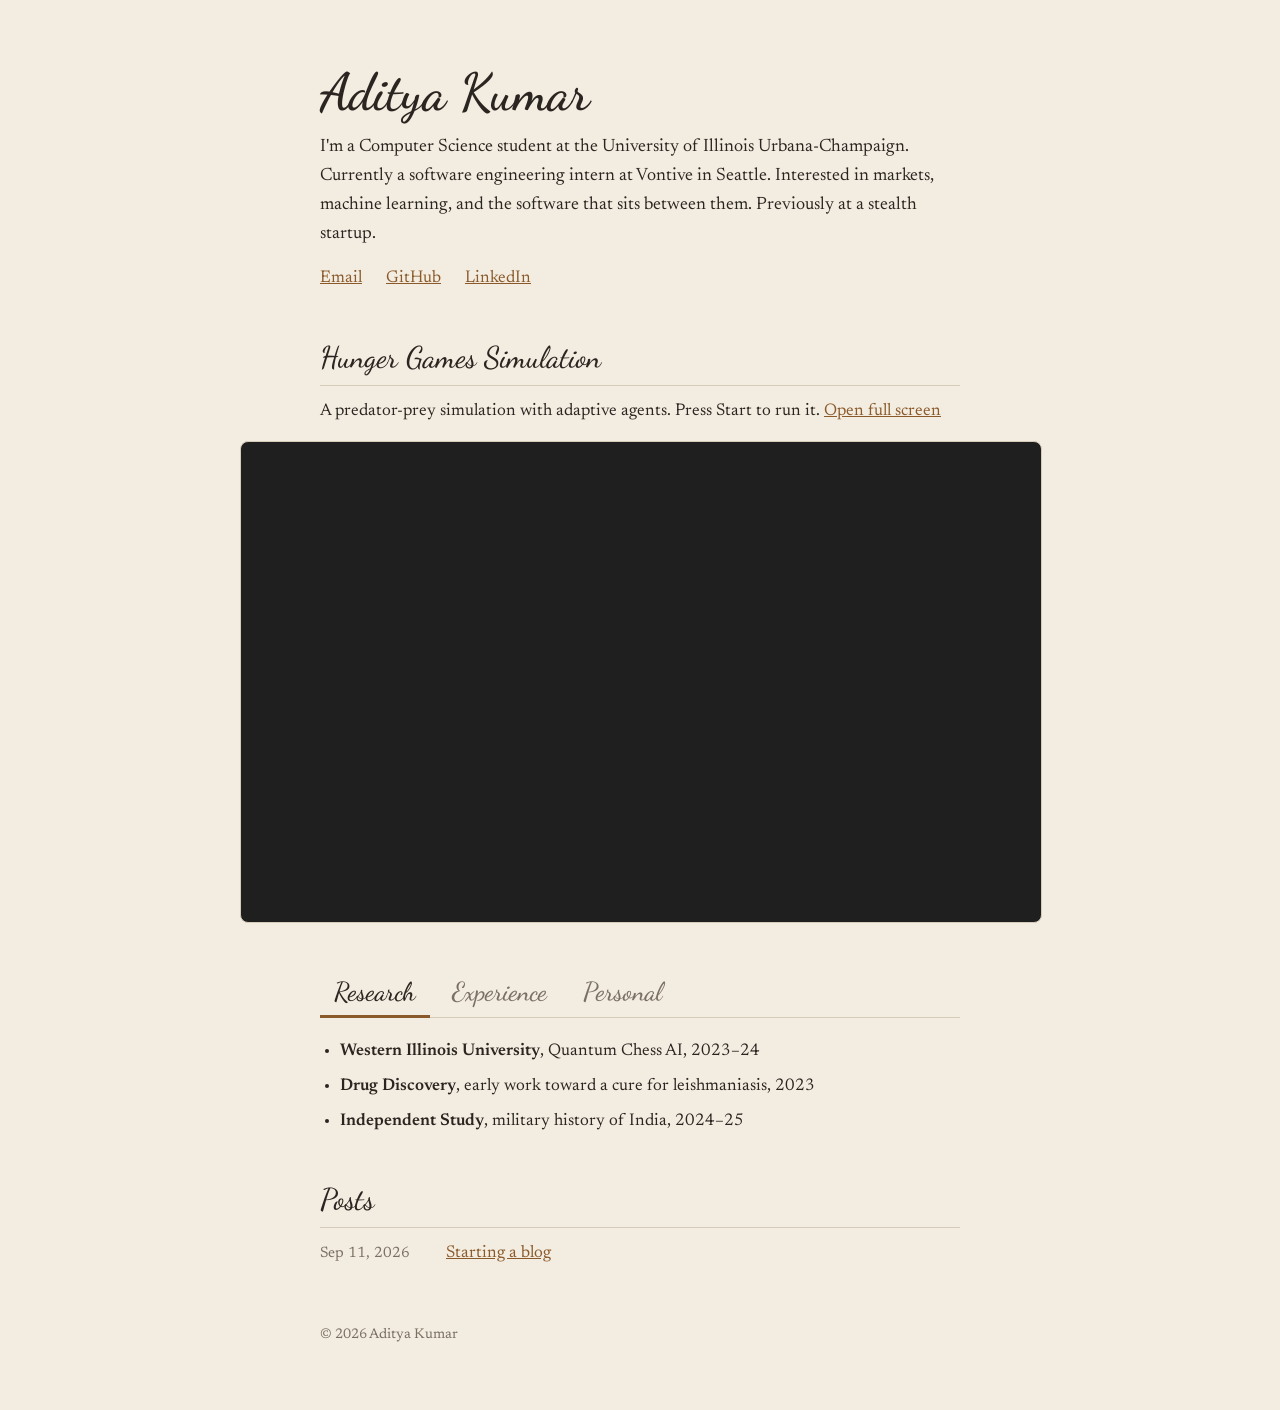
==== index.html @ a68732f1 "Initial commit" ====
<!doctype html>
<html lang="en">
<head>
  <meta charset="utf-8">
  <meta name="viewport" content="width=device-width, initial-scale=1">
  <title>Aditya Kumar</title>
  <link rel="preconnect" href="https://fonts.googleapis.com">
  <link rel="preconnect" href="https://fonts.gstatic.com" crossorigin>
  <link href="https://fonts.googleapis.com/css2?family=Dancing+Script:wght@500;600&family=Newsreader:ital,opsz,wght@0,6..72,400;0,6..72,500;0,6..72,600;1,6..72,400&display=swap" rel="stylesheet">
  <link rel="stylesheet" href="style.css">
</head>
<body>

  <header>
    <h1>Aditya Kumar</h1>
    <p class="summary">
      I'm a Computer Science student at the University of Illinois Urbana-Champaign.
      Currently a software engineering intern at Vontive in Seattle. Interested in markets,
      machine learning, and the software that sits between them. Previously at a stealth startup.
    </p>
    <p class="links">
      <a href="mailto:aditya65@illinois.edu">Email</a>
      <a href="https://github.com/AdityaK342" target="_blank" rel="noopener">GitHub</a>
      <a href="https://www.linkedin.com/in/aditya-kumar-094176272/" target="_blank" rel="noopener">LinkedIn</a>
    </p>
  </header>

  <section>
    <h2>Hunger Games Simulation</h2>
    <p class="demo-note">
      A predator-prey simulation with adaptive agents. Press Start to run it.
      <a href="https://adityak342.github.io/HungerGamesWebMain2/" target="_blank" rel="noopener">Open full screen</a>
    </p>
    <div class="demo">
      <iframe
        src="https://adityak342.github.io/HungerGamesWebMain2/"
        title="Hunger Games predator-prey simulation"
        loading="lazy"></iframe>
    </div>
  </section>

  <section>
    <div class="tabs" role="tablist">
      <button class="tab" role="tab" data-tab="research">Research</button>
      <button class="tab" role="tab" data-tab="experience">Experience</button>
      <button class="tab" role="tab" data-tab="personal">Personal</button>
    </div>

    <div class="panel" id="research" role="tabpanel">
      <ul>
        <li><strong>Western Illinois University</strong>, Quantum Chess AI, 2023–24</li>
        <li><strong>Drug Discovery</strong>, early work toward a cure for leishmaniasis, 2023</li>
        <li><strong>Independent Study</strong>, military history of India, 2024–25</li>
      </ul>
    </div>

    <div class="panel" id="experience" role="tabpanel" hidden>
      <ul>
        <li><strong>Vontive</strong>, Software Engineer Intern, 2026</li>
        <li><strong>Stealth Startup</strong>, Software Engineer Intern, 2025</li>
      </ul>
    </div>

    <div class="panel" id="personal" role="tabpanel" hidden>
      <ul>
        <li><strong>IMC Prosperity 4</strong>, algorithmic trading, Top 55 in the U.S.</li>
        <li><strong>Sentinel Auth</strong>, policy-gated API proxy for AI agents (HackIllinois)</li>
        <li><strong>Biospace Explorers</strong>, RAG over 900+ research papers (NASA Hackathon)</li>
      </ul>

      <h3>In the works</h3>
      <ul>
        <li><strong>Blush</strong>, a beauty app</li>
        <li><strong>RogueLite</strong>, a mobile game</li>
        <li><strong>Scouter</strong>, a job board</li>
      </ul>
    </div>
  </section>

  <section id="posts">
    <h2>Posts</h2>
    <ul class="post-list">
      <li>
        <span class="post-date">Sep 11, 2026</span>
        <a href="posts/hello-world.html">Starting a blog</a>
      </li>
    </ul>
  </section>

  <footer>© 2026 Aditya Kumar</footer>

  <script>
    const tabs = document.querySelectorAll(".tab");
    const panels = document.querySelectorAll(".panel");
    const tabIds = [...tabs].map(t => t.dataset.tab);

    function showTab(id) {
      tabs.forEach(t => {
        const active = t.dataset.tab === id;
        t.classList.toggle("active", active);
        t.setAttribute("aria-selected", active);
      });
      panels.forEach(p => p.hidden = p.id !== id);
    }

    tabs.forEach(t => t.addEventListener("click", () => {
      showTab(t.dataset.tab);
      history.replaceState(null, "", "#" + t.dataset.tab);
    }));

    const fromHash = location.hash.slice(1);
    showTab(tabIds.includes(fromHash) ? fromHash : tabIds[0]);
  </script>

</body>
</html>
---- style.css ----
body {
  margin: 0;
  padding: 64px 24px;
  max-width: 640px;
  margin-inline: auto;
  font-family: "Newsreader", Georgia, "Times New Roman", serif;
  font-optical-sizing: auto;
  font-size: 17px;
  line-height: 1.6;
  color: #2b2521;
  background: #f3ece0;
}

/* headings */

h1, h2 {
  font-family: "Dancing Script", cursive;
  font-weight: 600;
}

h1 {
  margin: 0 0 12px;
  font-size: 52px;
  line-height: 1.1;
}

h2 {
  margin: 40px 0 12px;
  font-size: 30px;
  font-weight: 500;
  border-bottom: 1px solid #d6cbb8;
  padding-bottom: 4px;
}

h3 {
  margin: 28px 0 10px;
  font-size: 13px;
  font-weight: 500;
  letter-spacing: 0.08em;
  text-transform: uppercase;
  color: #7a6f63;
}

/* content */

.summary {
  margin: 0 0 16px;
  font-size: 18px;
}

.links a {
  margin-right: 20px;
}

a {
  color: #8a5a2b;
}

ul {
  margin: 0;
  padding-left: 20px;
}

li {
  margin-bottom: 8px;
}

strong {
  font-weight: 600;
}

footer {
  margin-top: 56px;
  font-size: 14px;
  color: #7a6f63;
}

/* hunger games embed */

.demo-note {
  margin: 0 0 16px;
}

/* breaks out of the 640px text column so the sim gets its side-by-side layout on desktop */
.demo {
  width: min(800px, 100vw - 48px);
  margin-left: calc(50% - min(400px, 50vw - 24px));
}

.demo iframe {
  display: block;
  width: 100%;
  height: 480px;
  border: 1px solid #d6cbb8;
  border-radius: 8px;
  background: #1f1f1f;
}

/* tabs */

.tabs {
  display: flex;
  gap: 8px;
  margin: 48px 0 20px;
  border-bottom: 1px solid #d6cbb8;
}

.tab {
  font: inherit;
  font-family: "Dancing Script", cursive;
  font-size: 26px;
  font-weight: 500;
  line-height: 1;
  color: #7a6f63;
  background: none;
  border: none;
  border-bottom: 3px solid transparent;
  margin-bottom: -1px;
  padding: 8px 14px 10px;
  cursor: pointer;
}

.tab:hover {
  color: #2b2521;
}

.tab.active {
  color: #2b2521;
  border-bottom-color: #8a5a2b;
}

/* posts */

.post-list {
  list-style: none;
  padding: 0;
}

.post-list li {
  display: flex;
  gap: 16px;
  align-items: baseline;
}

.post-date {
  flex: none;
  width: 110px;
  font-size: 15px;
  color: #7a6f63;
}

.back {
  display: inline-block;
  margin-bottom: 32px;
  font-size: 16px;
  text-decoration: none;
}

.post h1 {
  font-size: 44px;
  margin-bottom: 4px;
}

.post .post-date {
  margin: 0 0 28px;
}

.post p {
  margin: 0 0 20px;
}
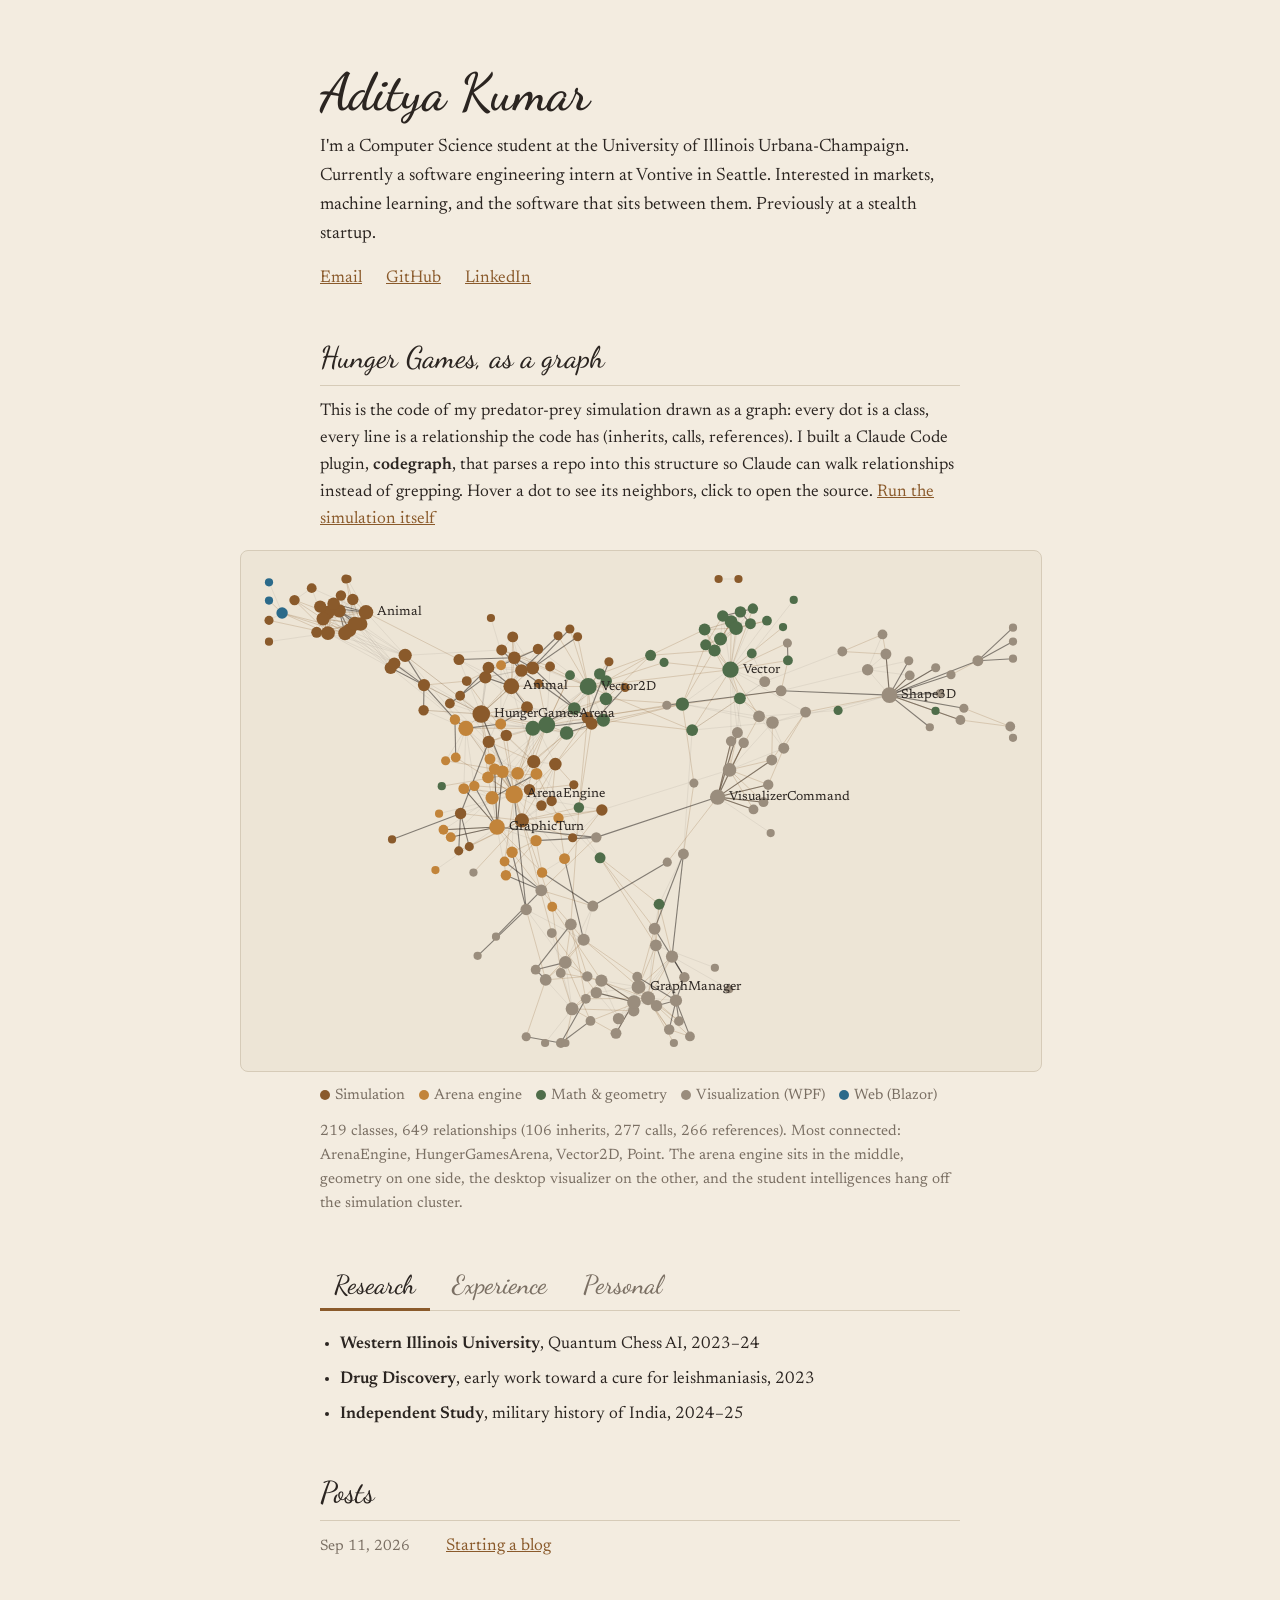
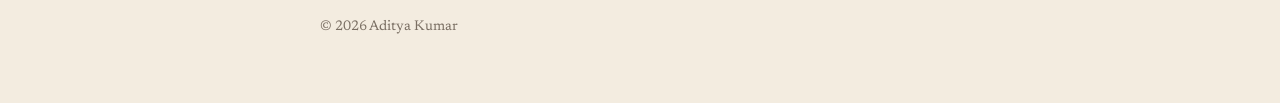
==== commit b508e69c: "Show the Hunger Games code graph on the front page" ====
--- a/index.html
+++ b/index.html
@@ -26,17 +26,21 @@
   </header>
 
   <section>
-    <h2>Hunger Games Simulation</h2>
+    <h2>Hunger Games, as a graph</h2>
     <p class="demo-note">
-      A predator-prey simulation with adaptive agents. Press Start to run it.
-      <a href="https://adityak342.github.io/HungerGamesWebMain2/" target="_blank" rel="noopener">Open full screen</a>
+      This is the code of my predator-prey simulation drawn as a graph: every dot is a
+      class, every line is a relationship the code has (inherits, calls, references).
+      I built a Claude Code plugin, <strong>codegraph</strong>, that parses a repo into this
+      structure so Claude can walk relationships instead of grepping. Hover a dot to see
+      its neighbors, click to open the source.
+      <a href="https://adityak342.github.io/HungerGamesWebMain2/" target="_blank" rel="noopener">Run the simulation itself</a>
     </p>
-    <div class="demo">
-      <iframe
-        src="https://adityak342.github.io/HungerGamesWebMain2/"
-        title="Hunger Games predator-prey simulation"
-        loading="lazy"></iframe>
+    <div class="demo graph">
+      <canvas id="graph" aria-label="Class graph of the Hunger Games simulation"></canvas>
+      <div class="graph-tip" id="graph-tip" hidden></div>
     </div>
+    <p class="graph-legend" id="graph-legend"></p>
+    <p class="graph-summary" id="graph-summary"></p>
   </section>
 
   <section>
@@ -89,6 +93,7 @@
 
   <footer>© 2026 Aditya Kumar</footer>
 
+  <script src="graph.js"></script>
   <script>
     const tabs = document.querySelectorAll(".tab");
     const panels = document.querySelectorAll(".panel");
--- a/style.css
+++ b/style.css
@@ -96,6 +96,60 @@
   background: #1f1f1f;
 }
 
+/* code graph */
+
+.demo.graph {
+  position: relative;
+}
+
+.demo.graph canvas {
+  display: block;
+  width: 100%;
+  height: 520px;
+  border: 1px solid #d6cbb8;
+  border-radius: 8px;
+  background: #ede5d6;
+  cursor: default;
+}
+
+.graph-tip {
+  position: absolute;
+  pointer-events: none;
+  max-width: 260px;
+  padding: 6px 10px;
+  font-size: 14px;
+  line-height: 1.4;
+  color: #f3ece0;
+  background: #2b2521;
+  border-radius: 6px;
+}
+
+.graph-tip small {
+  display: block;
+  color: #c9bda9;
+}
+
+.graph-legend,
+.graph-summary {
+  margin: 12px 0 0;
+  font-size: 15px;
+  color: #7a6f63;
+}
+
+.graph-legend span {
+  display: inline-block;
+  margin-right: 14px;
+}
+
+.graph-legend i {
+  display: inline-block;
+  width: 10px;
+  height: 10px;
+  margin-right: 5px;
+  border-radius: 50%;
+  vertical-align: -1px;
+}
+
 /* tabs */
 
 .tabs {
